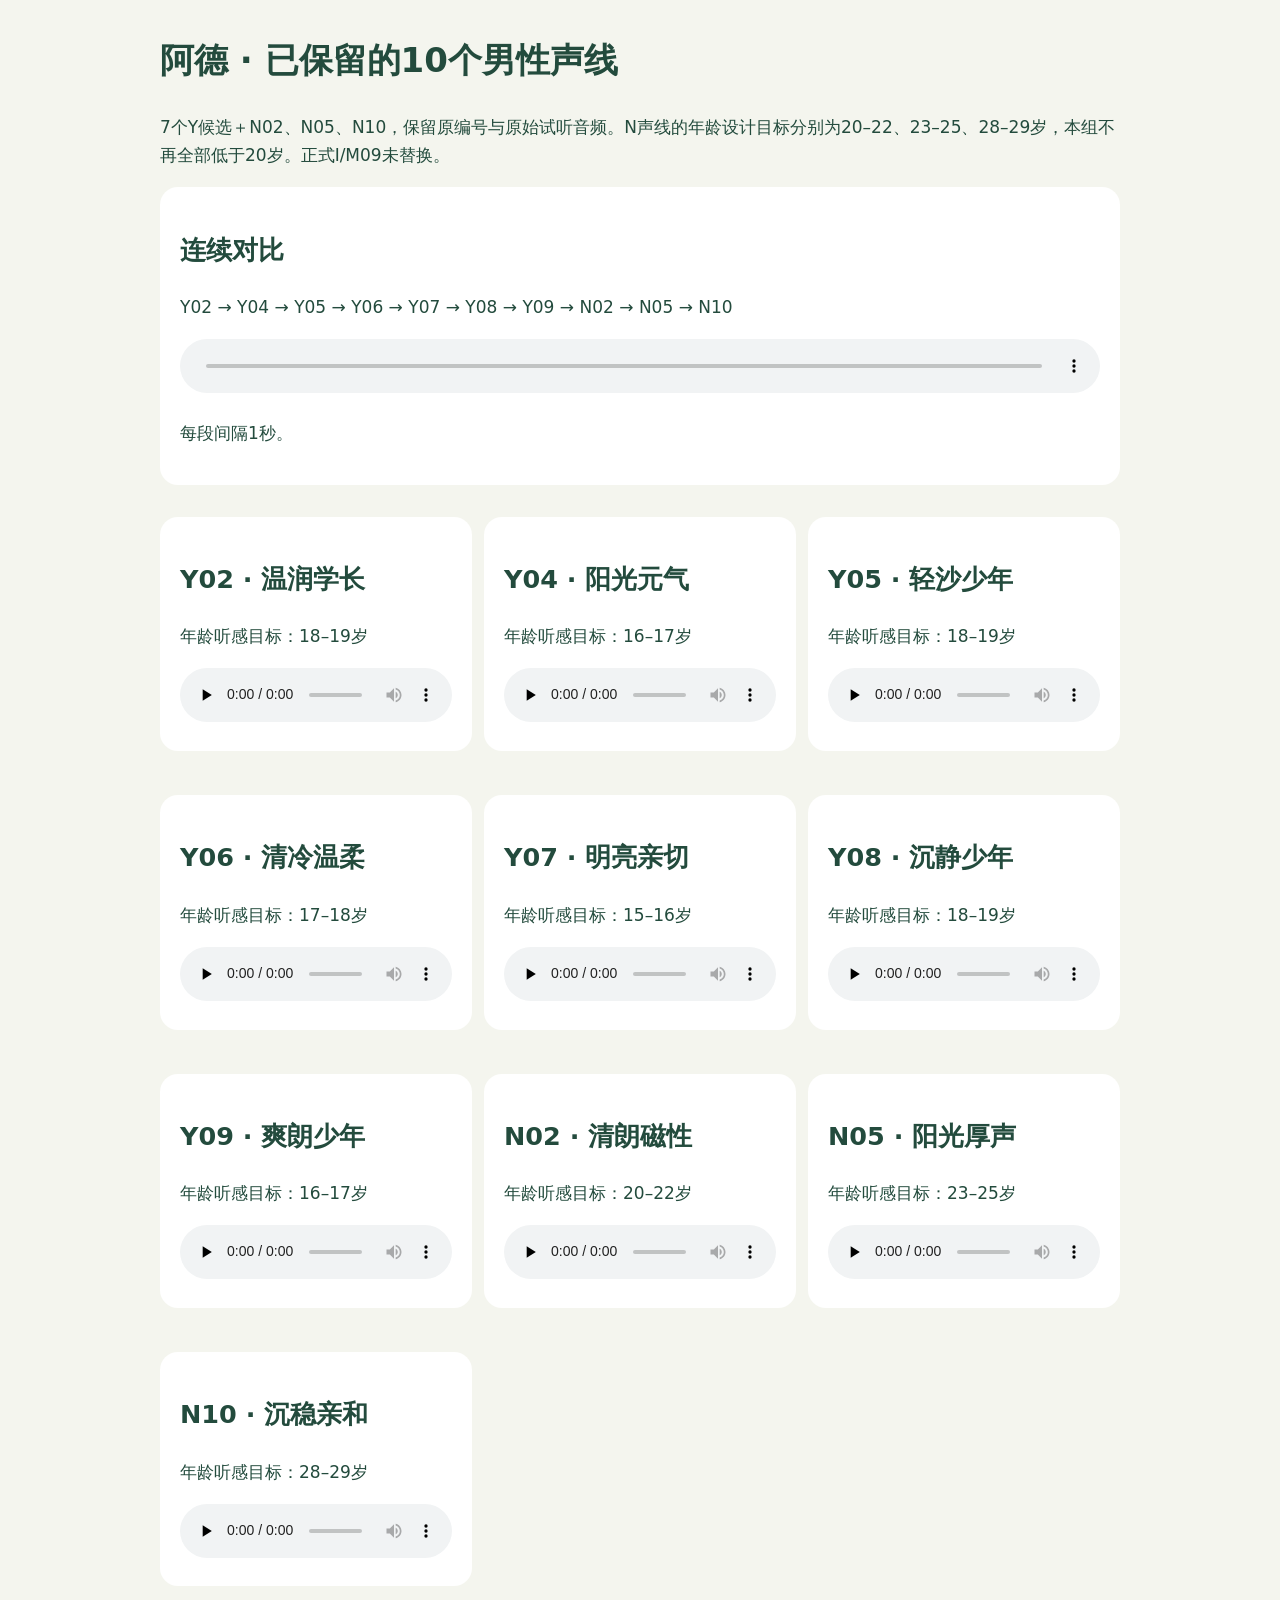
==== auditions/20261118-under20/selected10/index.html @ fff869ca "feat: combine three selected N voices with seven Y candidates" ====
<!doctype html><html lang="zh-CN"><meta charset="utf-8"><meta name="viewport" content="width=device-width,initial-scale=1"><title>阿德 · 保留的10个男性声线</title><style>body{font:17px/1.7 system-ui;max-width:960px;margin:32px auto;padding:0 20px;background:#f4f5ee;color:#234b3d}article,section{background:white;border-radius:18px;padding:20px;margin:16px 0}.grid{display:grid;grid-template-columns:repeat(auto-fit,minmax(260px,1fr));gap:12px}audio{width:100%}</style><h1>阿德 · 已保留的10个男性声线</h1><p>7个Y候选＋N02、N05、N10，保留原编号与原始试听音频。N声线的年龄设计目标分别为20–22、23–25、28–29岁，本组不再全部低于20岁。正式I/M09未替换。</p><section><h2>连续对比</h2><p>Y02 → Y04 → Y05 → Y06 → Y07 → Y08 → Y09 → N02 → N05 → N10</p><audio controls preload="none" src="selected10-comparison.wav"></audio><p>每段间隔1秒。</p></section><div class="grid"><article><h2>Y02 · 温润学长</h2><p>年龄听感目标：18–19岁</p><audio controls preload="none" src="audio/Y02.wav"></audio></article><article><h2>Y04 · 阳光元气</h2><p>年龄听感目标：16–17岁</p><audio controls preload="none" src="audio/Y04.wav"></audio></article><article><h2>Y05 · 轻沙少年</h2><p>年龄听感目标：18–19岁</p><audio controls preload="none" src="audio/Y05.wav"></audio></article><article><h2>Y06 · 清冷温柔</h2><p>年龄听感目标：17–18岁</p><audio controls preload="none" src="audio/Y06.wav"></audio></article><article><h2>Y07 · 明亮亲切</h2><p>年龄听感目标：15–16岁</p><audio controls preload="none" src="audio/Y07.wav"></audio></article><article><h2>Y08 · 沉静少年</h2><p>年龄听感目标：18–19岁</p><audio controls preload="none" src="audio/Y08.wav"></audio></article><article><h2>Y09 · 爽朗少年</h2><p>年龄听感目标：16–17岁</p><audio controls preload="none" src="audio/Y09.wav"></audio></article><article><h2>N02 · 清朗磁性</h2><p>年龄听感目标：20–22岁</p><audio controls preload="none" src="audio/N02.wav"></audio></article><article><h2>N05 · 阳光厚声</h2><p>年龄听感目标：23–25岁</p><audio controls preload="none" src="audio/N05.wav"></audio></article><article><h2>N10 · 沉稳亲和</h2><p>年龄听感目标：28–29岁</p><audio controls preload="none" src="audio/N10.wav"></audio></article></div><script>document.querySelectorAll('audio').forEach(a=>a.addEventListener('play',()=>document.querySelectorAll('audio').forEach(b=>{if(a!==b)b.pause()})));</script></html>
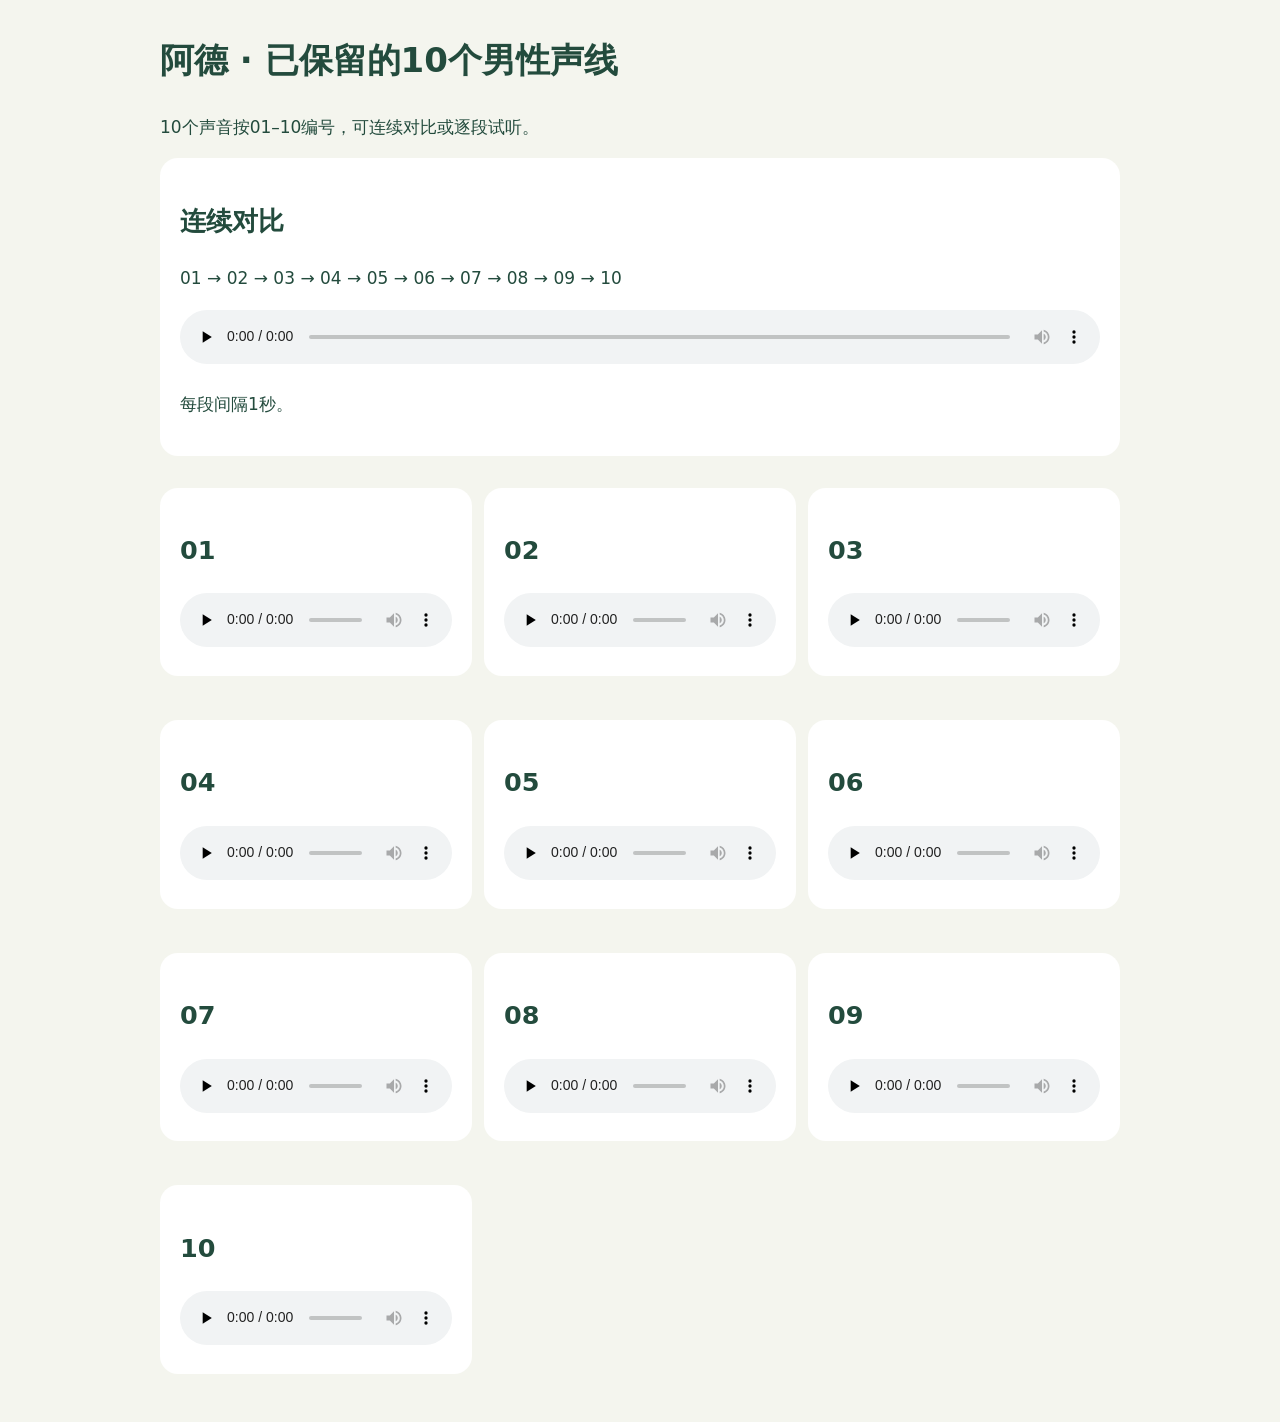
==== commit 9ce6a8fc: "fix: hide age labels and number selected voices 01 through 10" ====
--- a/auditions/20261118-under20/selected10/index.html
+++ b/auditions/20261118-under20/selected10/index.html
@@ -1 +1 @@
-<!doctype html><html lang="zh-CN"><meta charset="utf-8"><meta name="viewport" content="width=device-width,initial-scale=1"><title>阿德 · 保留的10个男性声线</title><style>body{font:17px/1.7 system-ui;max-width:960px;margin:32px auto;padding:0 20px;background:#f4f5ee;color:#234b3d}article,section{background:white;border-radius:18px;padding:20px;margin:16px 0}.grid{display:grid;grid-template-columns:repeat(auto-fit,minmax(260px,1fr));gap:12px}audio{width:100%}</style><h1>阿德 · 已保留的10个男性声线</h1><p>7个Y候选＋N02、N05、N10，保留原编号与原始试听音频。N声线的年龄设计目标分别为20–22、23–25、28–29岁，本组不再全部低于20岁。正式I/M09未替换。</p><section><h2>连续对比</h2><p>Y02 → Y04 → Y05 → Y06 → Y07 → Y08 → Y09 → N02 → N05 → N10</p><audio controls preload="none" src="selected10-comparison.wav"></audio><p>每段间隔1秒。</p></section><div class="grid"><article><h2>Y02 · 温润学长</h2><p>年龄听感目标：18–19岁</p><audio controls preload="none" src="audio/Y02.wav"></audio></article><article><h2>Y04 · 阳光元气</h2><p>年龄听感目标：16–17岁</p><audio controls preload="none" src="audio/Y04.wav"></audio></article><article><h2>Y05 · 轻沙少年</h2><p>年龄听感目标：18–19岁</p><audio controls preload="none" src="audio/Y05.wav"></audio></article><article><h2>Y06 · 清冷温柔</h2><p>年龄听感目标：17–18岁</p><audio controls preload="none" src="audio/Y06.wav"></audio></article><article><h2>Y07 · 明亮亲切</h2><p>年龄听感目标：15–16岁</p><audio controls preload="none" src="audio/Y07.wav"></audio></article><article><h2>Y08 · 沉静少年</h2><p>年龄听感目标：18–19岁</p><audio controls preload="none" src="audio/Y08.wav"></audio></article><article><h2>Y09 · 爽朗少年</h2><p>年龄听感目标：16–17岁</p><audio controls preload="none" src="audio/Y09.wav"></audio></article><article><h2>N02 · 清朗磁性</h2><p>年龄听感目标：20–22岁</p><audio controls preload="none" src="audio/N02.wav"></audio></article><article><h2>N05 · 阳光厚声</h2><p>年龄听感目标：23–25岁</p><audio controls preload="none" src="audio/N05.wav"></audio></article><article><h2>N10 · 沉稳亲和</h2><p>年龄听感目标：28–29岁</p><audio controls preload="none" src="audio/N10.wav"></audio></article></div><script>document.querySelectorAll('audio').forEach(a=>a.addEventListener('play',()=>document.querySelectorAll('audio').forEach(b=>{if(a!==b)b.pause()})));</script></html>+<!doctype html><html lang="zh-CN"><meta charset="utf-8"><meta name="viewport" content="width=device-width,initial-scale=1"><title>阿德 · 保留的10个男性声线</title><style>body{font:17px/1.7 system-ui;max-width:960px;margin:32px auto;padding:0 20px;background:#f4f5ee;color:#234b3d}article,section{background:white;border-radius:18px;padding:20px;margin:16px 0}.grid{display:grid;grid-template-columns:repeat(auto-fit,minmax(260px,1fr));gap:12px}audio{width:100%}</style><h1>阿德 · 已保留的10个男性声线</h1><p>10个声音按01–10编号，可连续对比或逐段试听。</p><section><h2>连续对比</h2><p>01 → 02 → 03 → 04 → 05 → 06 → 07 → 08 → 09 → 10</p><audio controls preload="none" src="selected10-comparison.wav"></audio><p>每段间隔1秒。</p></section><div class="grid"><article><h2>01</h2><audio aria-label="声线01" controls preload="none" src="audio/01.wav"></audio></article><article><h2>02</h2><audio aria-label="声线02" controls preload="none" src="audio/02.wav"></audio></article><article><h2>03</h2><audio aria-label="声线03" controls preload="none" src="audio/03.wav"></audio></article><article><h2>04</h2><audio aria-label="声线04" controls preload="none" src="audio/04.wav"></audio></article><article><h2>05</h2><audio aria-label="声线05" controls preload="none" src="audio/05.wav"></audio></article><article><h2>06</h2><audio aria-label="声线06" controls preload="none" src="audio/06.wav"></audio></article><article><h2>07</h2><audio aria-label="声线07" controls preload="none" src="audio/07.wav"></audio></article><article><h2>08</h2><audio aria-label="声线08" controls preload="none" src="audio/08.wav"></audio></article><article><h2>09</h2><audio aria-label="声线09" controls preload="none" src="audio/09.wav"></audio></article><article><h2>10</h2><audio aria-label="声线10" controls preload="none" src="audio/10.wav"></audio></article></div><script>document.querySelectorAll('audio').forEach(a=>a.addEventListener('play',()=>document.querySelectorAll('audio').forEach(b=>{if(a!==b)b.pause()})));</script></html>
